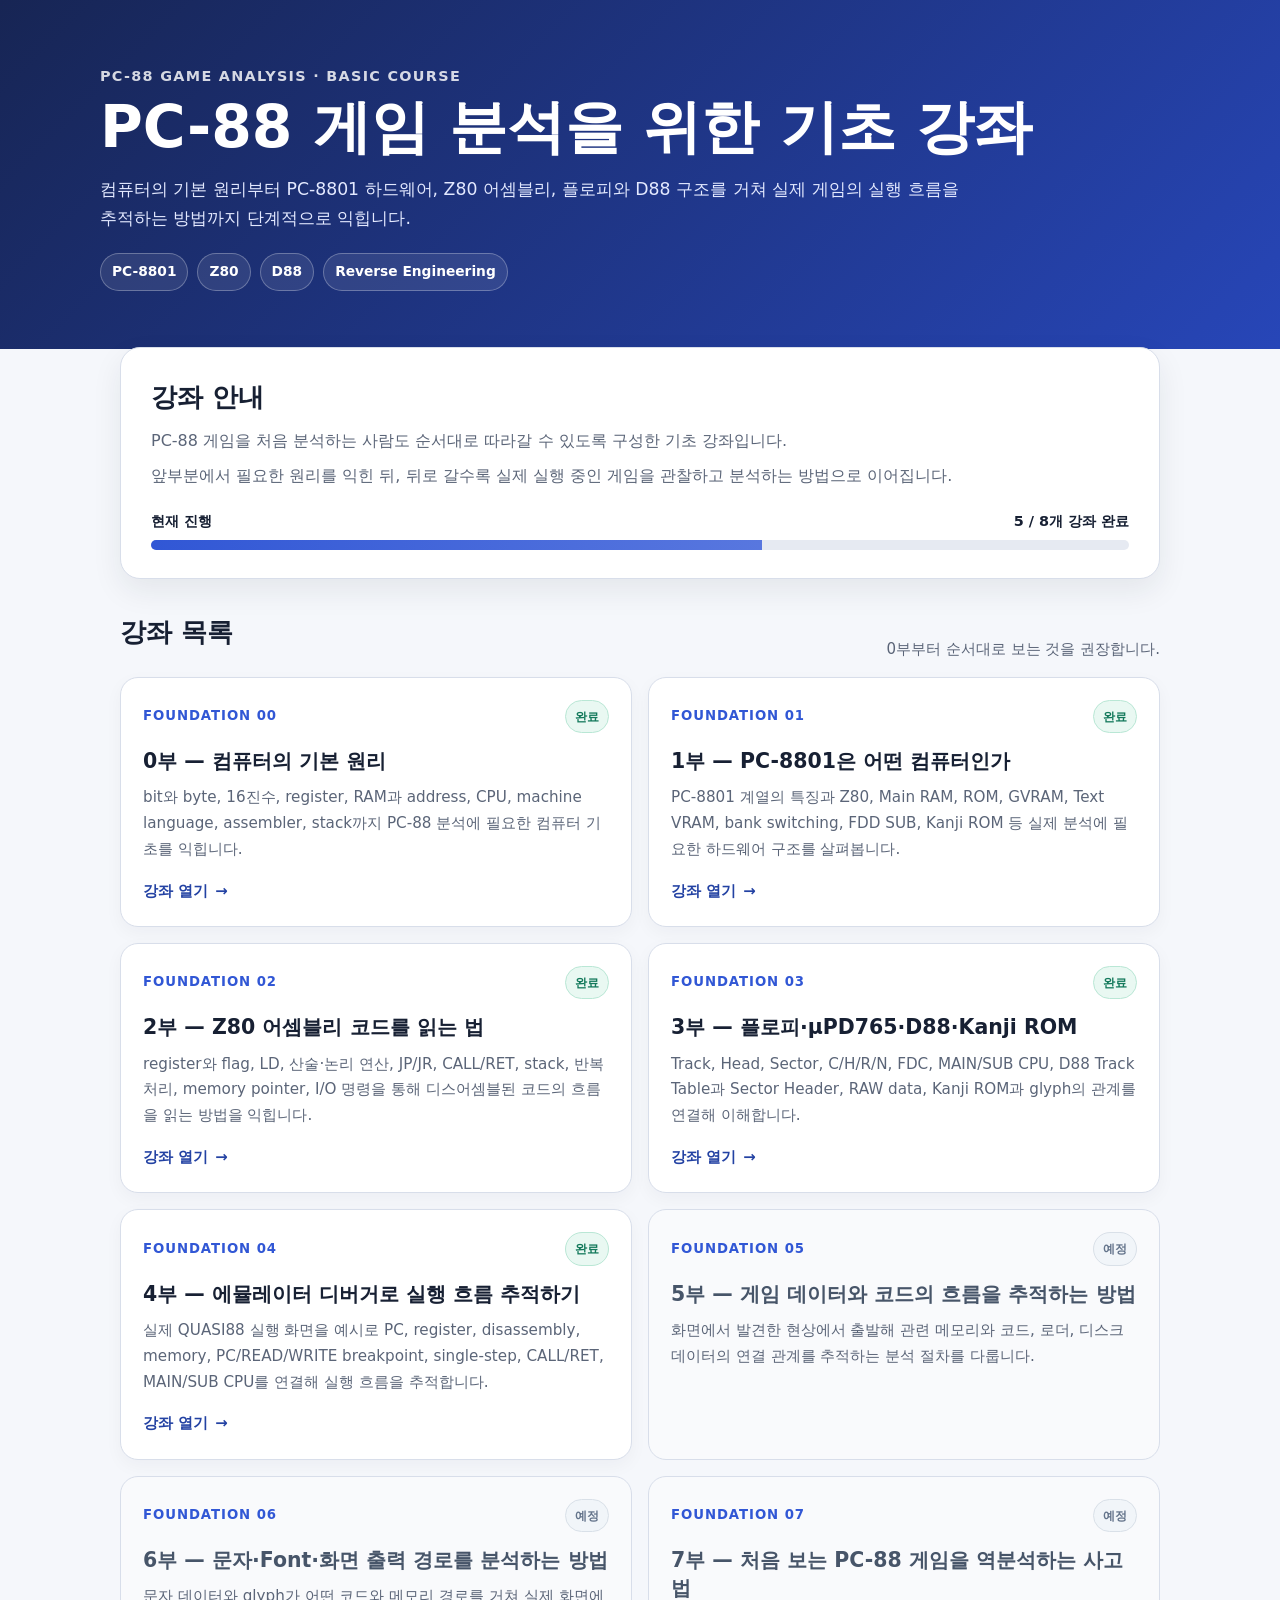
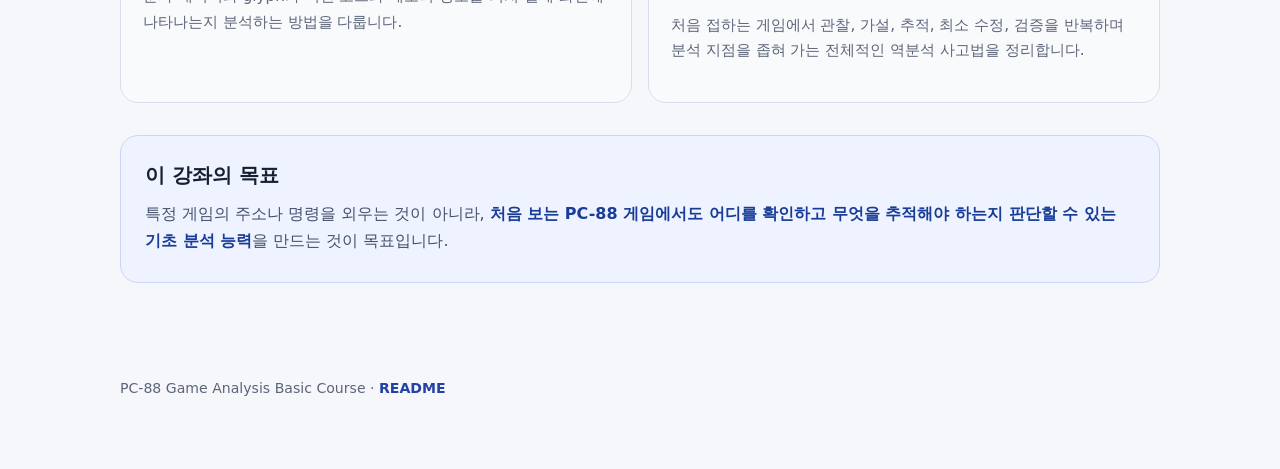
==== index.html @ b09013ef "Publish course 04 on course index" ====
<!doctype html>
<html lang="ko">
<head>
<meta charset="utf-8">
<meta name="viewport" content="width=device-width, initial-scale=1">
<meta name="description" content="PC-8801 게임 분석을 위한 기초 강좌. 컴퓨터 기초부터 PC-88 하드웨어, Z80, D88, 디버거를 이용한 실행 흐름 분석까지 단계적으로 다룹니다.">
<title>PC-88 게임 분석을 위한 기초 강좌</title>
<style>
:root{
  --bg:#f5f7fb;--paper:#fff;--ink:#172033;--muted:#5b6578;--line:#d8deea;
  --accent:#3157d5;--accent2:#2342a3;--soft:#eef3ff;--ok:#13795b;--soon:#64748b;
  --shadow:0 12px 30px rgba(23,32,51,.08)
}
*{box-sizing:border-box}
html{scroll-behavior:smooth}
body{margin:0;background:var(--bg);color:var(--ink);font-family:system-ui,-apple-system,"Segoe UI","Noto Sans KR","Malgun Gothic",sans-serif;line-height:1.7}
a{color:inherit;text-decoration:none}
header{background:linear-gradient(135deg,#172554,#2746b8);color:#fff;padding:64px 20px 58px}
.header-inner{max-width:1080px;margin:auto}
.eyebrow{font-size:.9rem;letter-spacing:.09em;font-weight:800;opacity:.82}
h1{font-size:clamp(2.15rem,5vw,3.65rem);line-height:1.12;margin:.4rem 0 .9rem}
.lead{max-width:880px;margin:0;color:#e3e9ff;font-size:1.08rem}
.hero-meta{display:flex;gap:9px;flex-wrap:wrap;margin-top:20px}
.hero-badge{border:1px solid rgba(255,255,255,.28);background:rgba(255,255,255,.09);border-radius:999px;padding:6px 11px;font-size:.86rem;font-weight:800}
main{max-width:1080px;margin:0 auto;padding:26px 20px 80px}
.intro{background:var(--paper);border:1px solid var(--line);border-radius:20px;padding:28px 30px;box-shadow:var(--shadow);margin-top:-28px;position:relative}
.intro h2,.course-section h2{margin:0 0 8px;font-size:1.6rem}
.intro p{margin:.45rem 0;color:var(--muted)}
.progress-wrap{margin-top:20px}
.progress-label{display:flex;justify-content:space-between;gap:12px;font-size:.9rem;font-weight:800;margin-bottom:7px}
.progress{height:10px;background:#e6eaf2;border-radius:999px;overflow:hidden}
.progress span{display:block;width:62.5%;height:100%;background:linear-gradient(90deg,#3157d5,#5877df)}
.course-section{margin-top:32px}
.section-head{display:flex;align-items:end;justify-content:space-between;gap:16px;margin-bottom:14px}
.section-head p{margin:0;color:var(--muted);font-size:.94rem}
.grid{display:grid;grid-template-columns:repeat(2,minmax(0,1fr));gap:16px}
.card{background:var(--paper);border:1px solid var(--line);border-radius:18px;padding:22px;box-shadow:0 6px 18px rgba(23,32,51,.04);display:flex;flex-direction:column;min-height:225px;transition:transform .15s ease,box-shadow .15s ease,border-color .15s ease}
a.card:hover{transform:translateY(-2px);box-shadow:0 12px 26px rgba(23,32,51,.09);border-color:#b7c4eb}
.card-top{display:flex;align-items:center;justify-content:space-between;gap:10px;margin-bottom:14px}
.part{font-size:.83rem;letter-spacing:.07em;font-weight:900;color:var(--accent)}
.status{font-size:.78rem;font-weight:900;border-radius:999px;padding:5px 9px}
.status.done{background:#e9f8f2;color:var(--ok);border:1px solid #b9e7d5}
.status.soon{background:#f1f5f9;color:var(--soon);border:1px solid #d9e0e8}
.card h3{font-size:1.28rem;line-height:1.38;margin:0 0 10px}
.card p{margin:0 0 16px;color:var(--muted);font-size:.95rem;flex:1}
.open{display:inline-flex;align-items:center;gap:7px;color:var(--accent2);font-weight:900;font-size:.93rem}
.open::after{content:"→";transition:transform .15s ease}
a.card:hover .open::after{transform:translateX(3px)}
.card.disabled{background:#f9fafc;color:#6b7280;box-shadow:none}
.card.disabled h3{color:#475569}
.guide{margin-top:32px;background:var(--soft);border:1px solid #cad5f7;border-radius:18px;padding:22px 24px}
.guide h2{font-size:1.25rem;margin:0 0 8px}
.guide p{margin:.35rem 0;color:#44506a}
.guide strong{color:#183c98}
footer{max-width:1080px;margin:0 auto;padding:0 20px 54px;color:var(--muted);font-size:.88rem}
footer a{color:var(--accent2);font-weight:800}
@media(max-width:760px){
  header{padding:48px 18px 44px}
  main{padding-left:16px;padding-right:16px}
  .intro{padding:23px 20px}
  .grid{grid-template-columns:1fr}
  .section-head{display:block}
  .section-head p{margin-top:4px}
  .card{min-height:0}
}
@media(prefers-reduced-motion:reduce){*{scroll-behavior:auto!important;transition:none!important}}
</style>
</head>
<body>
<header>
  <div class="header-inner">
    <div class="eyebrow">PC-88 GAME ANALYSIS · BASIC COURSE</div>
    <h1>PC-88 게임 분석을 위한 기초 강좌</h1>
    <p class="lead">컴퓨터의 기본 원리부터 PC-8801 하드웨어, Z80 어셈블리, 플로피와 D88 구조를 거쳐 실제 게임의 실행 흐름을 추적하는 방법까지 단계적으로 익힙니다.</p>
    <div class="hero-meta">
      <span class="hero-badge">PC-8801</span>
      <span class="hero-badge">Z80</span>
      <span class="hero-badge">D88</span>
      <span class="hero-badge">Reverse Engineering</span>
    </div>
  </div>
</header>

<main>
  <section class="intro">
    <h2>강좌 안내</h2>
    <p>PC-88 게임을 처음 분석하는 사람도 순서대로 따라갈 수 있도록 구성한 기초 강좌입니다.</p>
    <p>앞부분에서 필요한 원리를 익힌 뒤, 뒤로 갈수록 실제 실행 중인 게임을 관찰하고 분석하는 방법으로 이어집니다.</p>
    <div class="progress-wrap" aria-label="강좌 진행률">
      <div class="progress-label"><span>현재 진행</span><span>5 / 8개 강좌 완료</span></div>
      <div class="progress"><span></span></div>
    </div>
  </section>

  <section class="course-section">
    <div class="section-head">
      <div><h2>강좌 목록</h2></div>
      <p>0부부터 순서대로 보는 것을 권장합니다.</p>
    </div>

    <div class="grid">
      <a class="card" href="./course/00.html">
        <div class="card-top"><span class="part">FOUNDATION 00</span><span class="status done">완료</span></div>
        <h3>0부 — 컴퓨터의 기본 원리</h3>
        <p>bit와 byte, 16진수, register, RAM과 address, CPU, machine language, assembler, stack까지 PC-88 분석에 필요한 컴퓨터 기초를 익힙니다.</p>
        <span class="open">강좌 열기</span>
      </a>

      <a class="card" href="./course/01.html">
        <div class="card-top"><span class="part">FOUNDATION 01</span><span class="status done">완료</span></div>
        <h3>1부 — PC-8801은 어떤 컴퓨터인가</h3>
        <p>PC-8801 계열의 특징과 Z80, Main RAM, ROM, GVRAM, Text VRAM, bank switching, FDD SUB, Kanji ROM 등 실제 분석에 필요한 하드웨어 구조를 살펴봅니다.</p>
        <span class="open">강좌 열기</span>
      </a>

      <a class="card" href="./course/02.html">
        <div class="card-top"><span class="part">FOUNDATION 02</span><span class="status done">완료</span></div>
        <h3>2부 — Z80 어셈블리 코드를 읽는 법</h3>
        <p>register와 flag, LD, 산술·논리 연산, JP/JR, CALL/RET, stack, 반복 처리, memory pointer, I/O 명령을 통해 디스어셈블된 코드의 흐름을 읽는 방법을 익힙니다.</p>
        <span class="open">강좌 열기</span>
      </a>

      <a class="card" href="./course/03.html">
        <div class="card-top"><span class="part">FOUNDATION 03</span><span class="status done">완료</span></div>
        <h3>3부 — 플로피·μPD765·D88·Kanji ROM</h3>
        <p>Track, Head, Sector, C/H/R/N, FDC, MAIN/SUB CPU, D88 Track Table과 Sector Header, RAW data, Kanji ROM과 glyph의 관계를 연결해 이해합니다.</p>
        <span class="open">강좌 열기</span>
      </a>

      <a class="card" href="./course/04.html">
        <div class="card-top"><span class="part">FOUNDATION 04</span><span class="status done">완료</span></div>
        <h3>4부 — 에뮬레이터 디버거로 실행 흐름 추적하기</h3>
        <p>실제 QUASI88 실행 화면을 예시로 PC, register, disassembly, memory, PC/READ/WRITE breakpoint, single-step, CALL/RET, MAIN/SUB CPU를 연결해 실행 흐름을 추적합니다.</p>
        <span class="open">강좌 열기</span>
      </a>

      <article class="card disabled">
        <div class="card-top"><span class="part">FOUNDATION 05</span><span class="status soon">예정</span></div>
        <h3>5부 — 게임 데이터와 코드의 흐름을 추적하는 방법</h3>
        <p>화면에서 발견한 현상에서 출발해 관련 메모리와 코드, 로더, 디스크 데이터의 연결 관계를 추적하는 분석 절차를 다룹니다.</p>
      </article>

      <article class="card disabled">
        <div class="card-top"><span class="part">FOUNDATION 06</span><span class="status soon">예정</span></div>
        <h3>6부 — 문자·Font·화면 출력 경로를 분석하는 방법</h3>
        <p>문자 데이터와 glyph가 어떤 코드와 메모리 경로를 거쳐 실제 화면에 나타나는지 분석하는 방법을 다룹니다.</p>
      </article>

      <article class="card disabled">
        <div class="card-top"><span class="part">FOUNDATION 07</span><span class="status soon">예정</span></div>
        <h3>7부 — 처음 보는 PC-88 게임을 역분석하는 사고법</h3>
        <p>처음 접하는 게임에서 관찰, 가설, 추적, 최소 수정, 검증을 반복하며 분석 지점을 좁혀 가는 전체적인 역분석 사고법을 정리합니다.</p>
      </article>
    </div>
  </section>

  <section class="guide">
    <h2>이 강좌의 목표</h2>
    <p>특정 게임의 주소나 명령을 외우는 것이 아니라, <strong>처음 보는 PC-88 게임에서도 어디를 확인하고 무엇을 추적해야 하는지 판단할 수 있는 기초 분석 능력</strong>을 만드는 것이 목표입니다.</p>
  </section>
</main>

<footer>
  <p>PC-88 Game Analysis Basic Course · <a href="./README.md">README</a></p>
</footer>
</body>
</html>
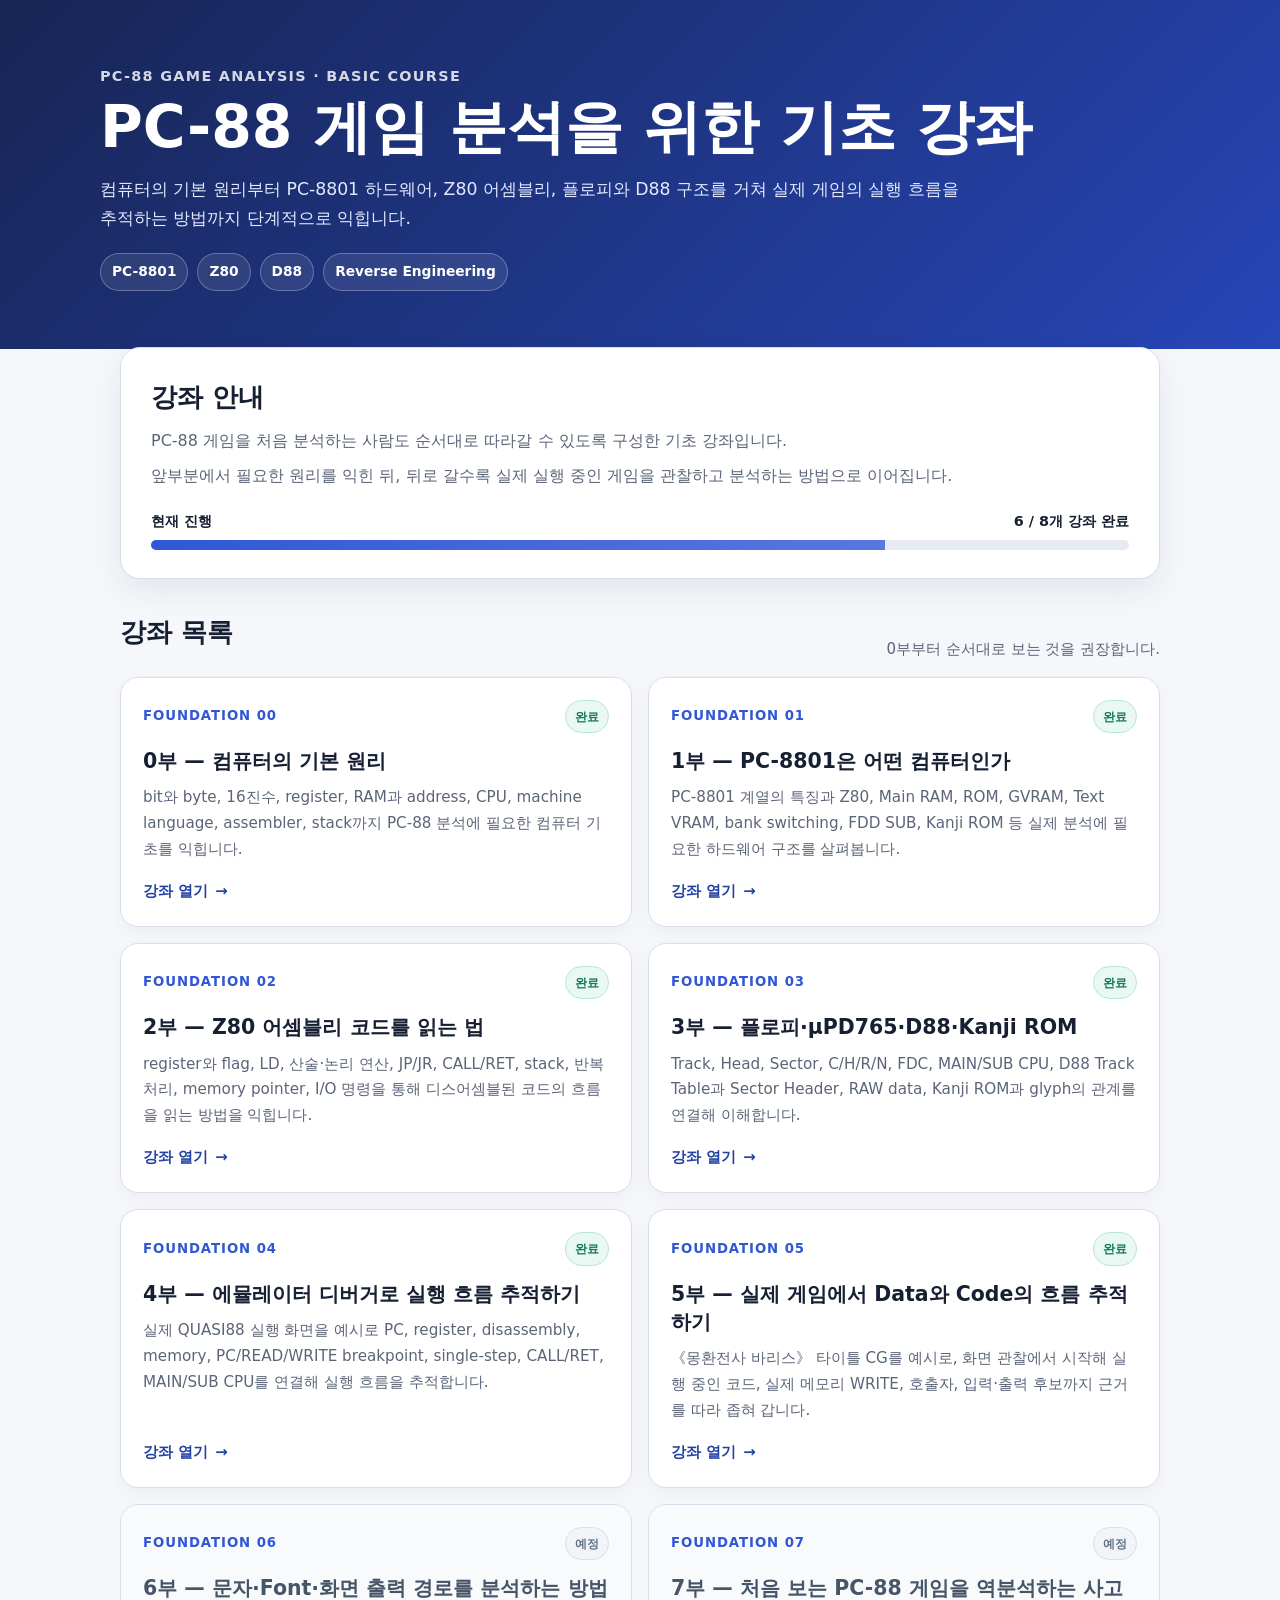
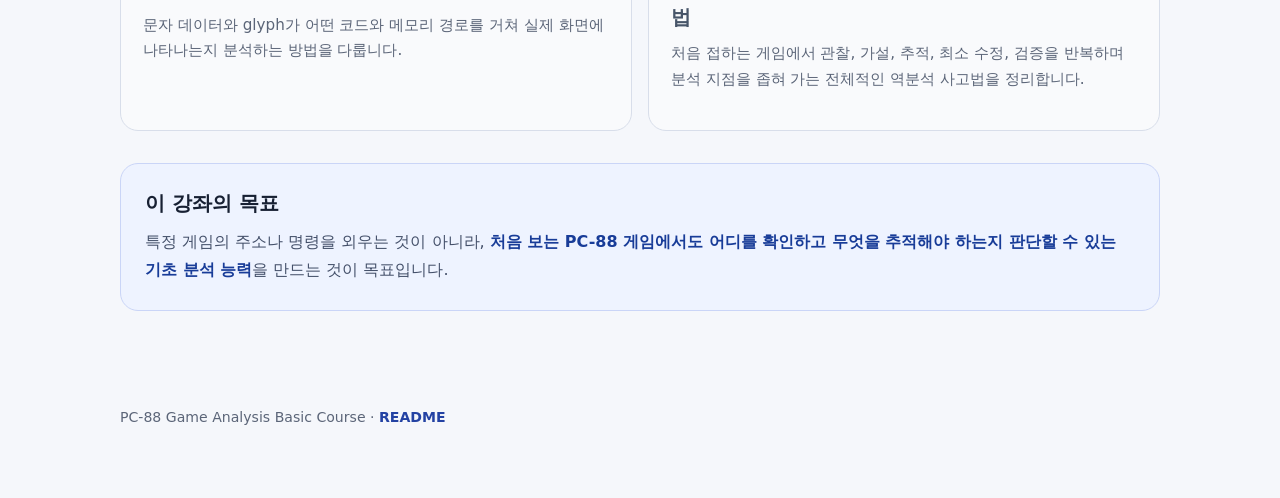
==== commit 9e54b3bd: "Publish course 5 in course index" ====
--- a/index.html
+++ b/index.html
@@ -29,7 +29,7 @@
 .progress-wrap{margin-top:20px}
 .progress-label{display:flex;justify-content:space-between;gap:12px;font-size:.9rem;font-weight:800;margin-bottom:7px}
 .progress{height:10px;background:#e6eaf2;border-radius:999px;overflow:hidden}
-.progress span{display:block;width:62.5%;height:100%;background:linear-gradient(90deg,#3157d5,#5877df)}
+.progress span{display:block;width:75%;height:100%;background:linear-gradient(90deg,#3157d5,#5877df)}
 .course-section{margin-top:32px}
 .section-head{display:flex;align-items:end;justify-content:space-between;gap:16px;margin-bottom:14px}
 .section-head p{margin:0;color:var(--muted);font-size:.94rem}
@@ -87,7 +87,7 @@
     <p>PC-88 게임을 처음 분석하는 사람도 순서대로 따라갈 수 있도록 구성한 기초 강좌입니다.</p>
     <p>앞부분에서 필요한 원리를 익힌 뒤, 뒤로 갈수록 실제 실행 중인 게임을 관찰하고 분석하는 방법으로 이어집니다.</p>
     <div class="progress-wrap" aria-label="강좌 진행률">
-      <div class="progress-label"><span>현재 진행</span><span>5 / 8개 강좌 완료</span></div>
+      <div class="progress-label"><span>현재 진행</span><span>6 / 8개 강좌 완료</span></div>
       <div class="progress"><span></span></div>
     </div>
   </section>
@@ -134,11 +134,12 @@
         <span class="open">강좌 열기</span>
       </a>
 
-      <article class="card disabled">
-        <div class="card-top"><span class="part">FOUNDATION 05</span><span class="status soon">예정</span></div>
-        <h3>5부 — 게임 데이터와 코드의 흐름을 추적하는 방법</h3>
-        <p>화면에서 발견한 현상에서 출발해 관련 메모리와 코드, 로더, 디스크 데이터의 연결 관계를 추적하는 분석 절차를 다룹니다.</p>
-      </article>
+      <a class="card" href="./course/05.html">
+        <div class="card-top"><span class="part">FOUNDATION 05</span><span class="status done">완료</span></div>
+        <h3>5부 — 실제 게임에서 Data와 Code의 흐름 추적하기</h3>
+        <p>《몽환전사 바리스》 타이틀 CG를 예시로, 화면 관찰에서 시작해 실행 중인 코드, 실제 메모리 WRITE, 호출자, 입력·출력 후보까지 근거를 따라 좁혀 갑니다.</p>
+        <span class="open">강좌 열기</span>
+      </a>
 
       <article class="card disabled">
         <div class="card-top"><span class="part">FOUNDATION 06</span><span class="status soon">예정</span></div>
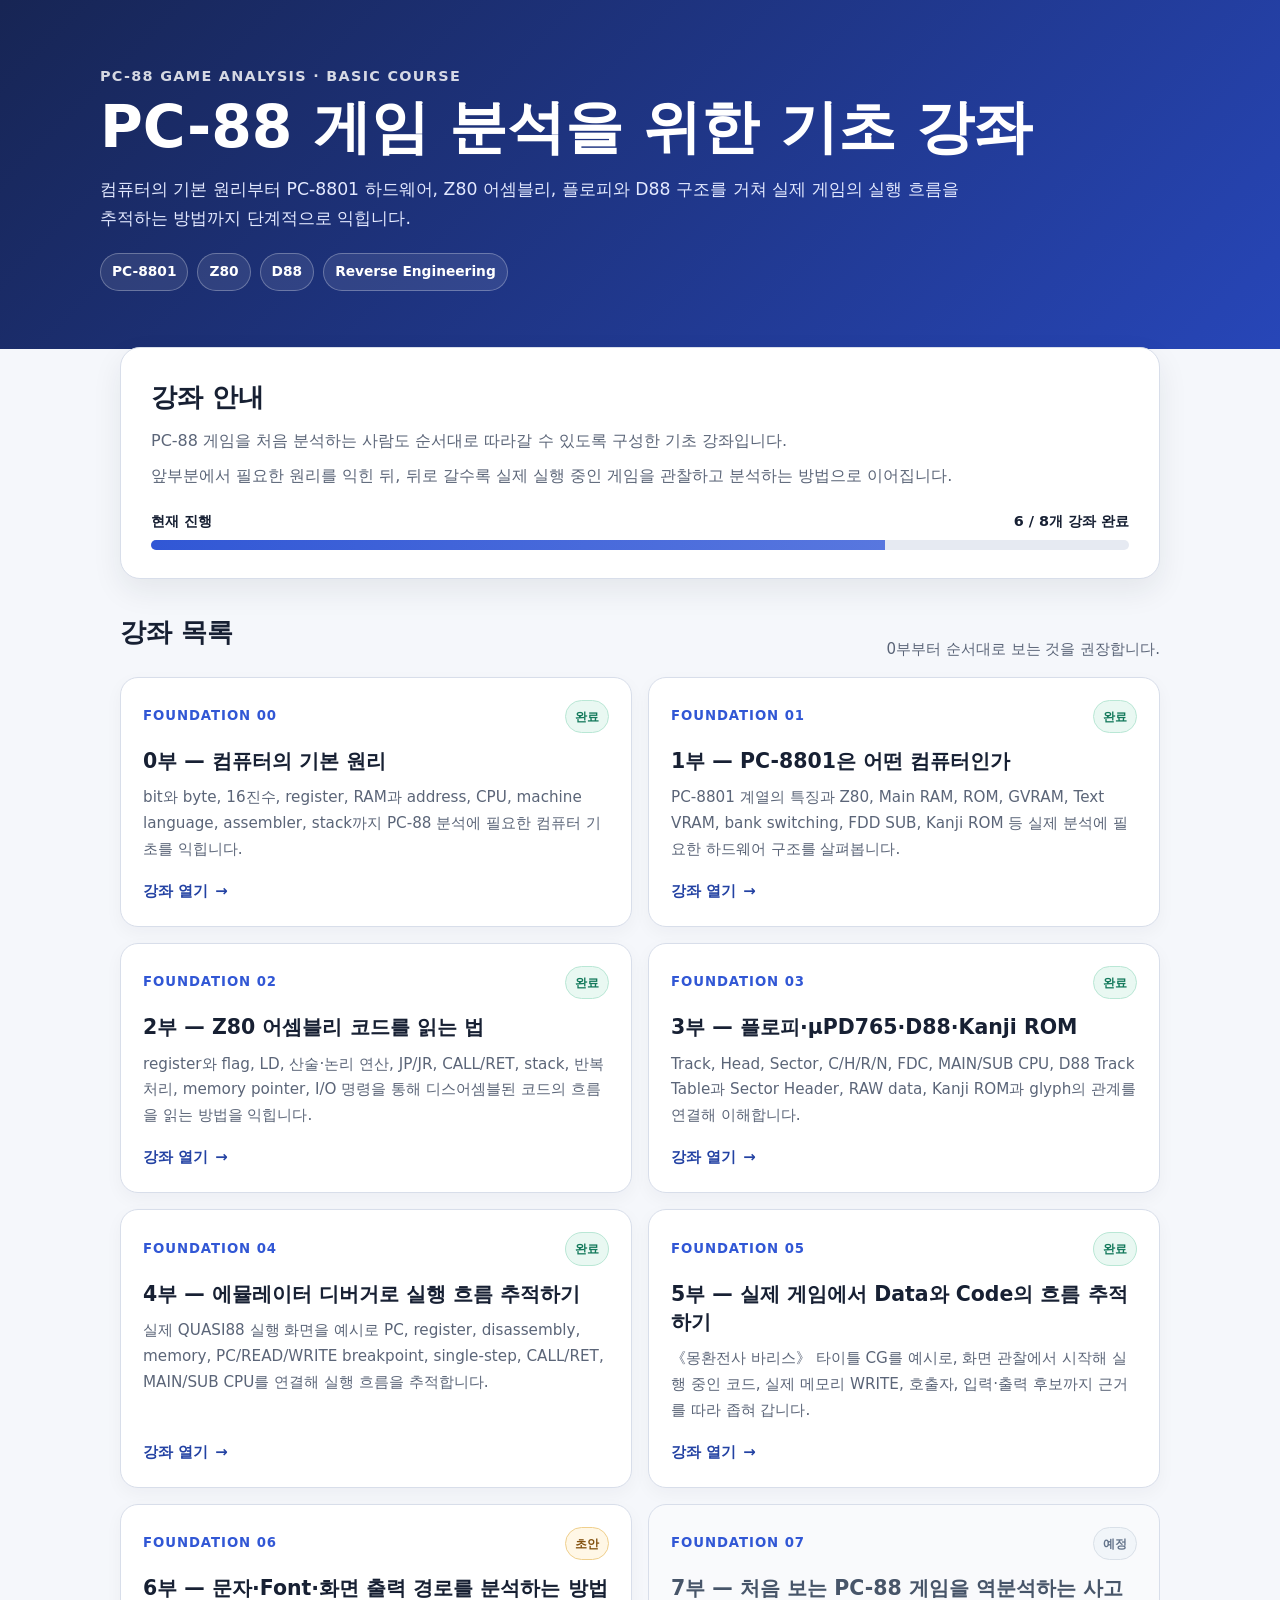
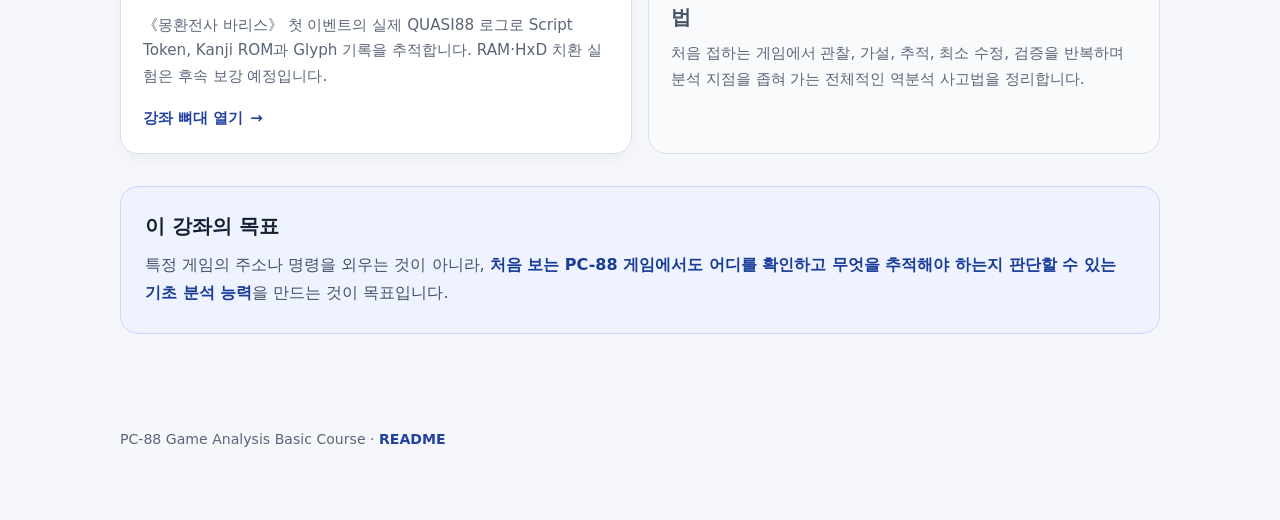
==== commit d8191619: "Draft Foundation 06 using verified Valis event text trace" ====
--- a/index.html
+++ b/index.html
@@ -40,6 +40,7 @@
 .part{font-size:.83rem;letter-spacing:.07em;font-weight:900;color:var(--accent)}
 .status{font-size:.78rem;font-weight:900;border-radius:999px;padding:5px 9px}
 .status.done{background:#e9f8f2;color:var(--ok);border:1px solid #b9e7d5}
+.status.draft{background:#fff7e6;color:#83510e;border:1px solid #efcf8c}
 .status.soon{background:#f1f5f9;color:var(--soon);border:1px solid #d9e0e8}
 .card h3{font-size:1.28rem;line-height:1.38;margin:0 0 10px}
 .card p{margin:0 0 16px;color:var(--muted);font-size:.95rem;flex:1}
@@ -141,11 +142,12 @@
         <span class="open">강좌 열기</span>
       </a>
 
-      <article class="card disabled">
-        <div class="card-top"><span class="part">FOUNDATION 06</span><span class="status soon">예정</span></div>
+      <a class="card" href="./course/06.html">
+        <div class="card-top"><span class="part">FOUNDATION 06</span><span class="status draft">초안</span></div>
         <h3>6부 — 문자·Font·화면 출력 경로를 분석하는 방법</h3>
-        <p>문자 데이터와 glyph가 어떤 코드와 메모리 경로를 거쳐 실제 화면에 나타나는지 분석하는 방법을 다룹니다.</p>
-      </article>
+        <p>《몽환전사 바리스》 첫 이벤트의 실제 QUASI88 로그로 Script Token, Kanji ROM과 Glyph 기록을 추적합니다. RAM·HxD 치환 실험은 후속 보강 예정입니다.</p>
+        <span class="open">강좌 뼈대 열기</span>
+      </a>
 
       <article class="card disabled">
         <div class="card-top"><span class="part">FOUNDATION 07</span><span class="status soon">예정</span></div>
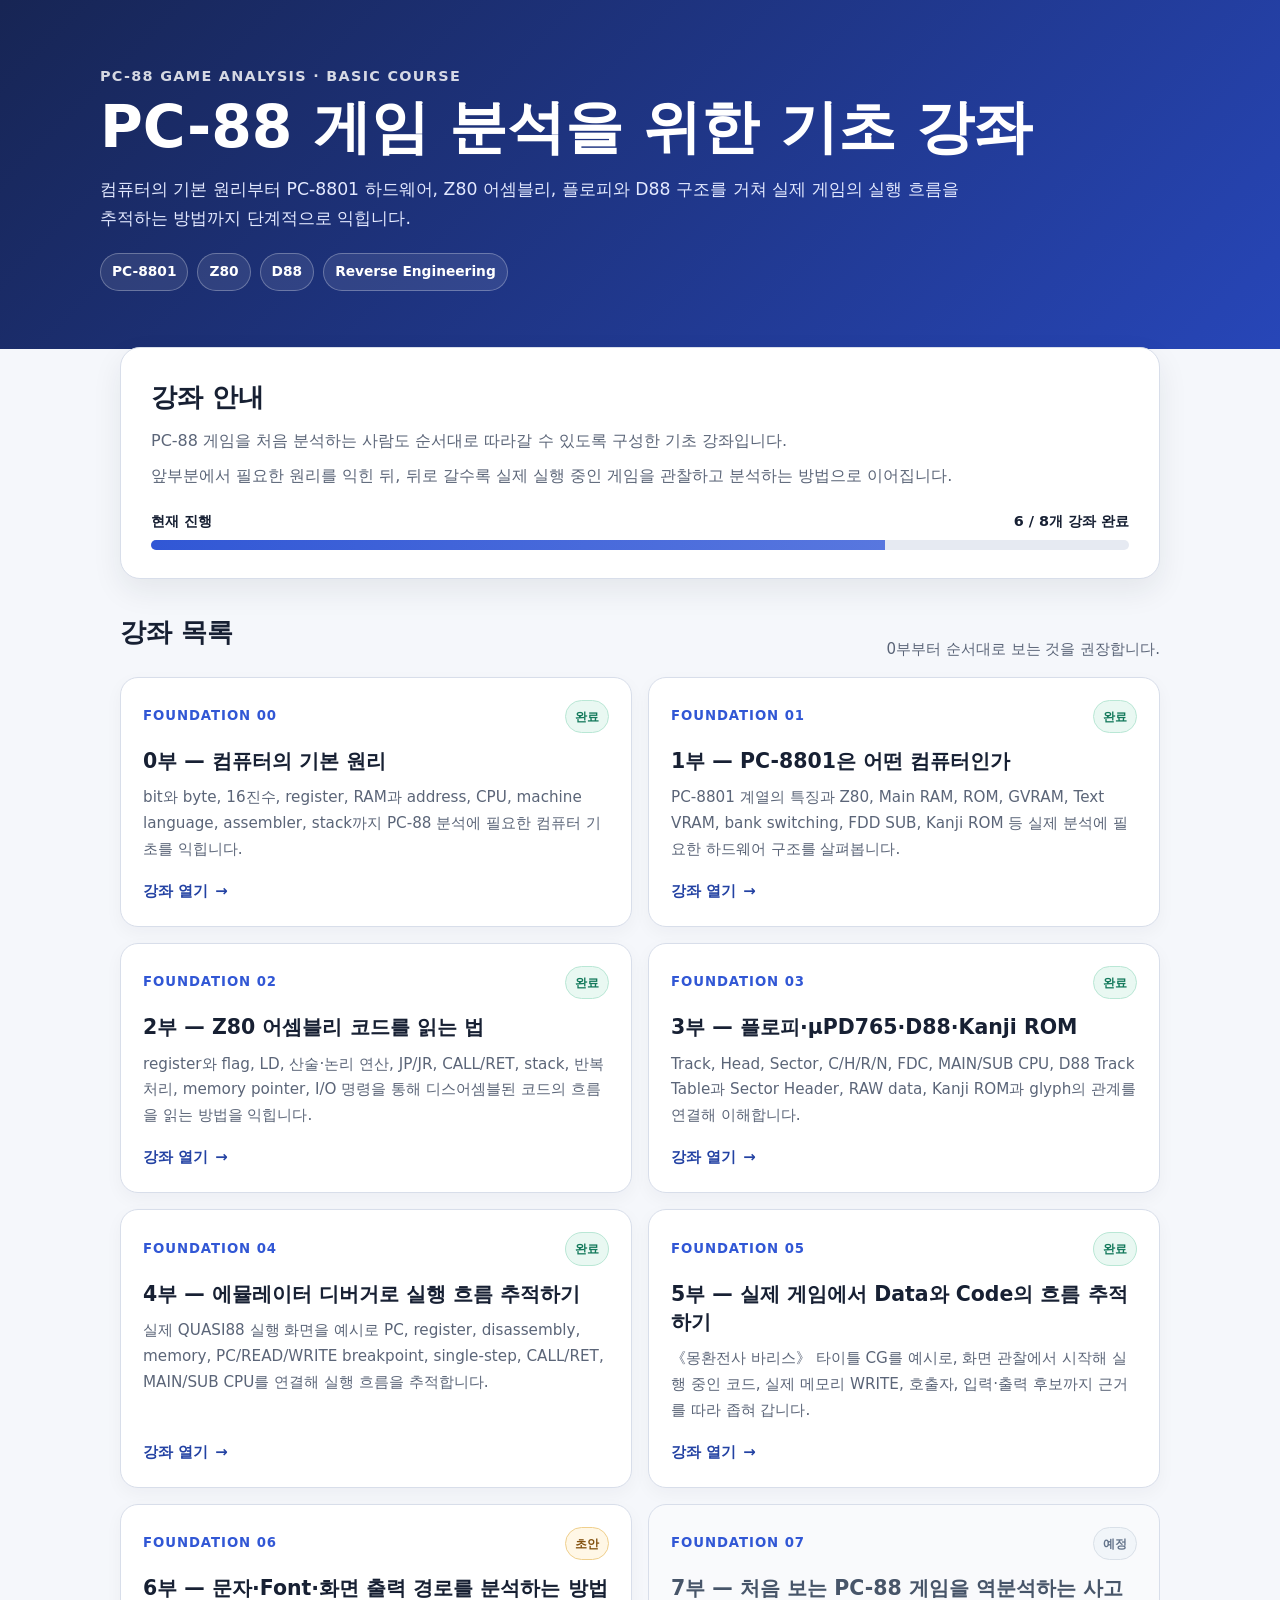
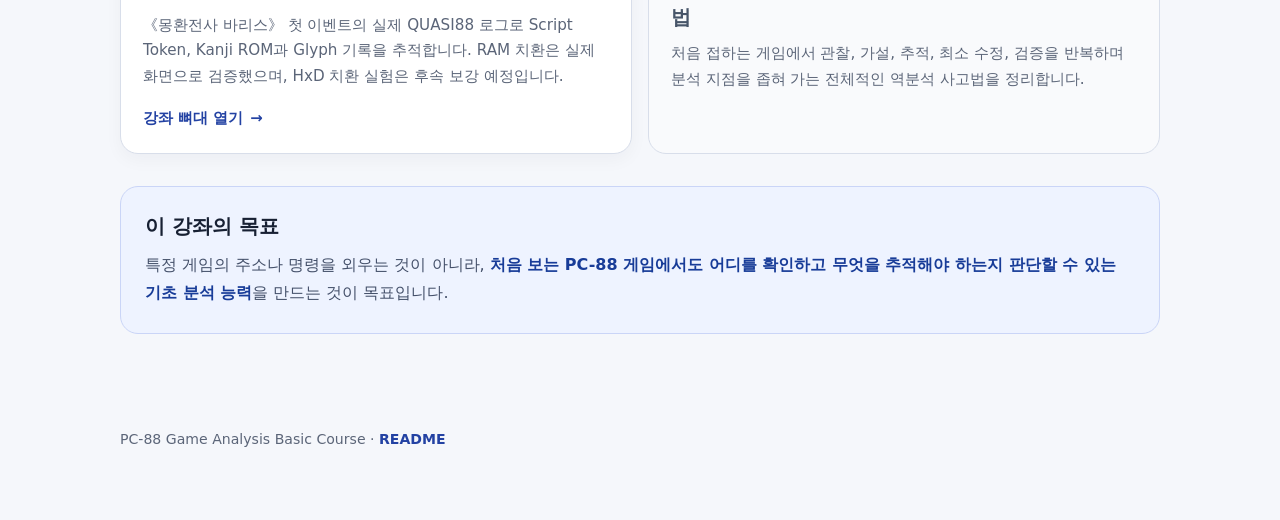
==== commit 21fd2e7f: "Embed course 06 screenshots 01–04 and correct registration status" ====
--- a/index.html
+++ b/index.html
@@ -145,7 +145,7 @@
       <a class="card" href="./course/06.html">
         <div class="card-top"><span class="part">FOUNDATION 06</span><span class="status draft">초안</span></div>
         <h3>6부 — 문자·Font·화면 출력 경로를 분석하는 방법</h3>
-        <p>《몽환전사 바리스》 첫 이벤트의 실제 QUASI88 로그로 Script Token, Kanji ROM과 Glyph 기록을 추적합니다. RAM·HxD 치환 실험은 후속 보강 예정입니다.</p>
+        <p>《몽환전사 바리스》 첫 이벤트의 실제 QUASI88 로그로 Script Token, Kanji ROM과 Glyph 기록을 추적합니다. RAM 치환은 실제 화면으로 검증했으며, HxD 치환 실험은 후속 보강 예정입니다.</p>
         <span class="open">강좌 뼈대 열기</span>
       </a>
 
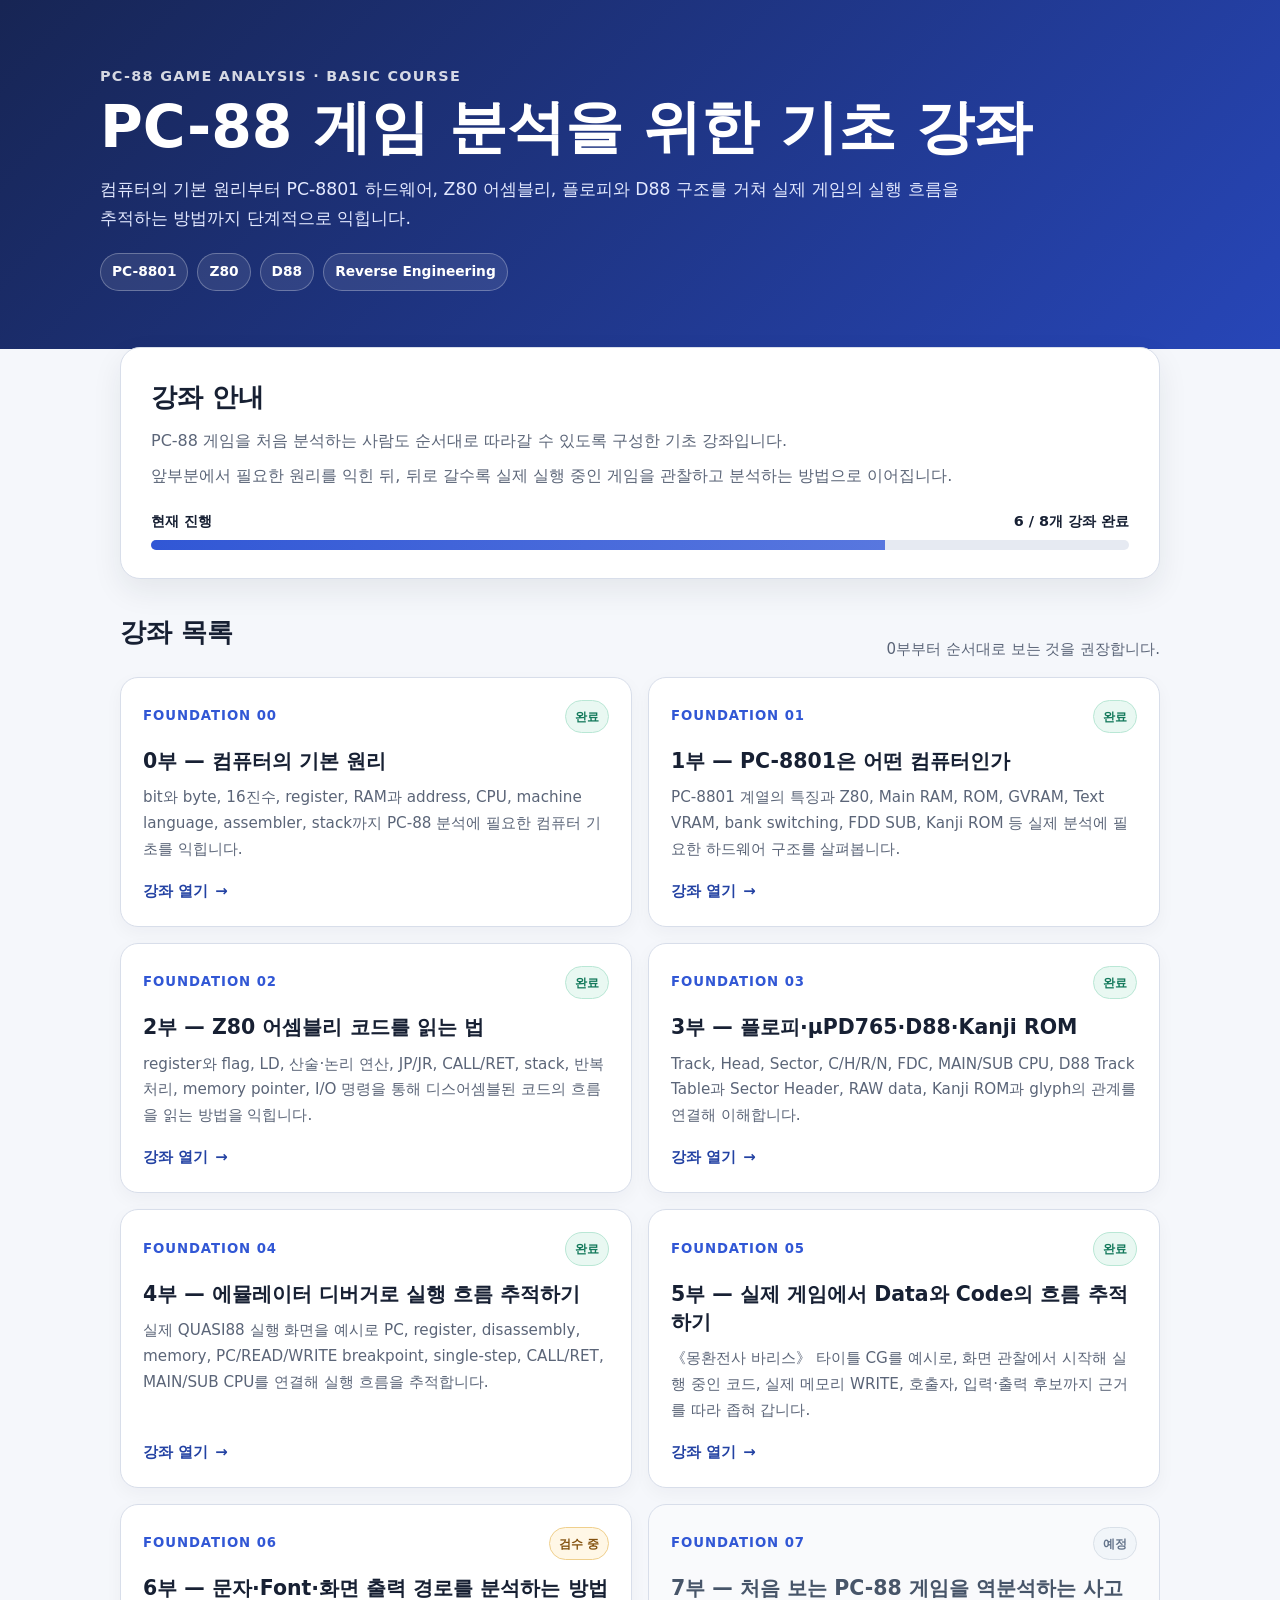
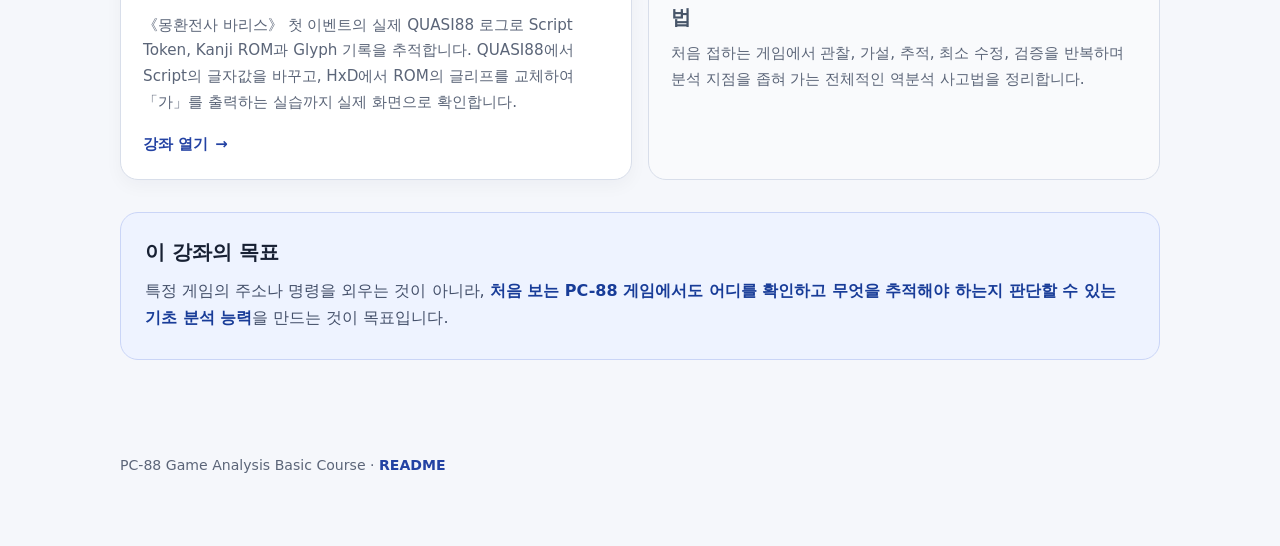
==== commit 90e590c6: "Update Foundation 06 evidence and navigation for HxD screenshots 05-07" ====
--- a/index.html
+++ b/index.html
@@ -143,10 +143,10 @@
       </a>
 
       <a class="card" href="./course/06.html">
-        <div class="card-top"><span class="part">FOUNDATION 06</span><span class="status draft">초안</span></div>
+        <div class="card-top"><span class="part">FOUNDATION 06</span><span class="status draft">검수 중</span></div>
         <h3>6부 — 문자·Font·화면 출력 경로를 분석하는 방법</h3>
-        <p>《몽환전사 바리스》 첫 이벤트의 실제 QUASI88 로그로 Script Token, Kanji ROM과 Glyph 기록을 추적합니다. RAM 치환은 실제 화면으로 검증했으며, HxD 치환 실험은 후속 보강 예정입니다.</p>
-        <span class="open">강좌 뼈대 열기</span>
+        <p>《몽환전사 바리스》 첫 이벤트의 실제 QUASI88 로그로 Script Token, Kanji ROM과 Glyph 기록을 추적합니다. QUASI88에서 Script의 글자값을 바꾸고, HxD에서 ROM의 글리프를 교체하여 「가」를 출력하는 실습까지 실제 화면으로 확인합니다.</p>
+        <span class="open">강좌 열기</span>
       </a>
 
       <article class="card disabled">
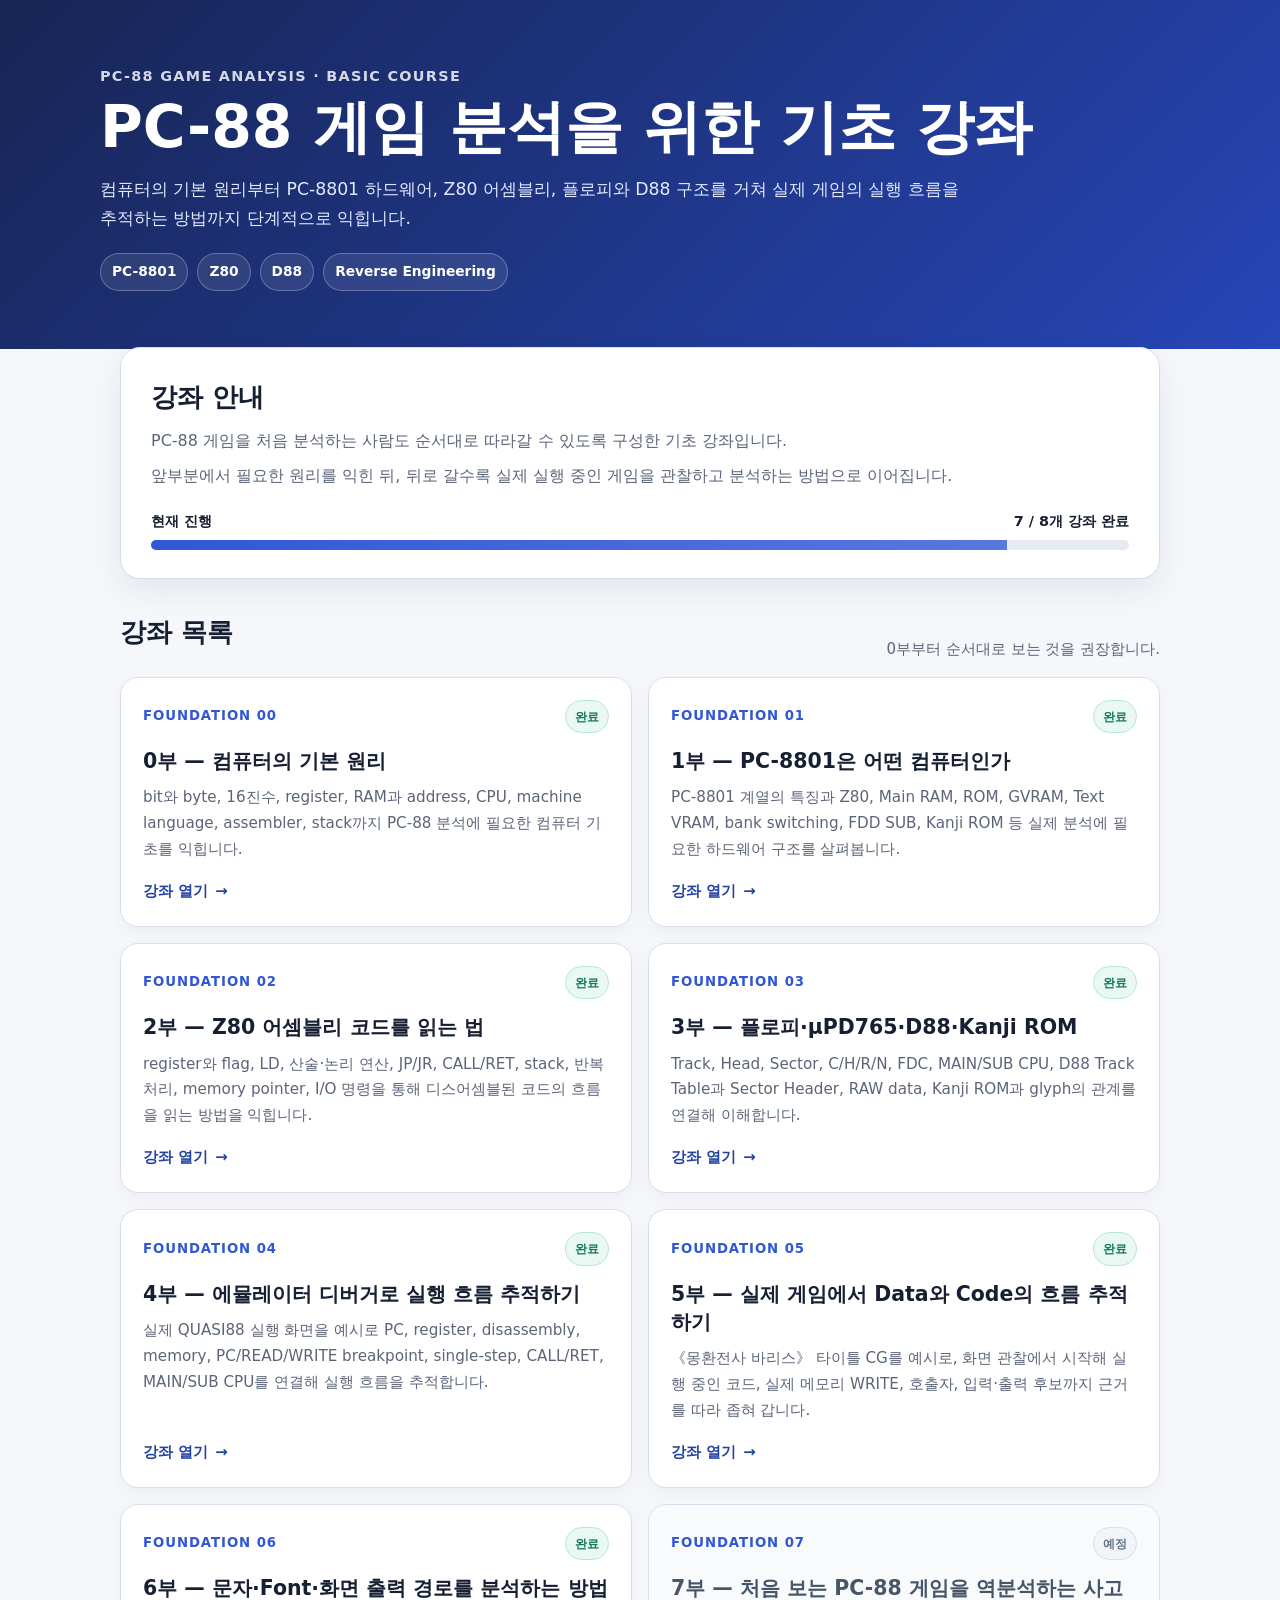
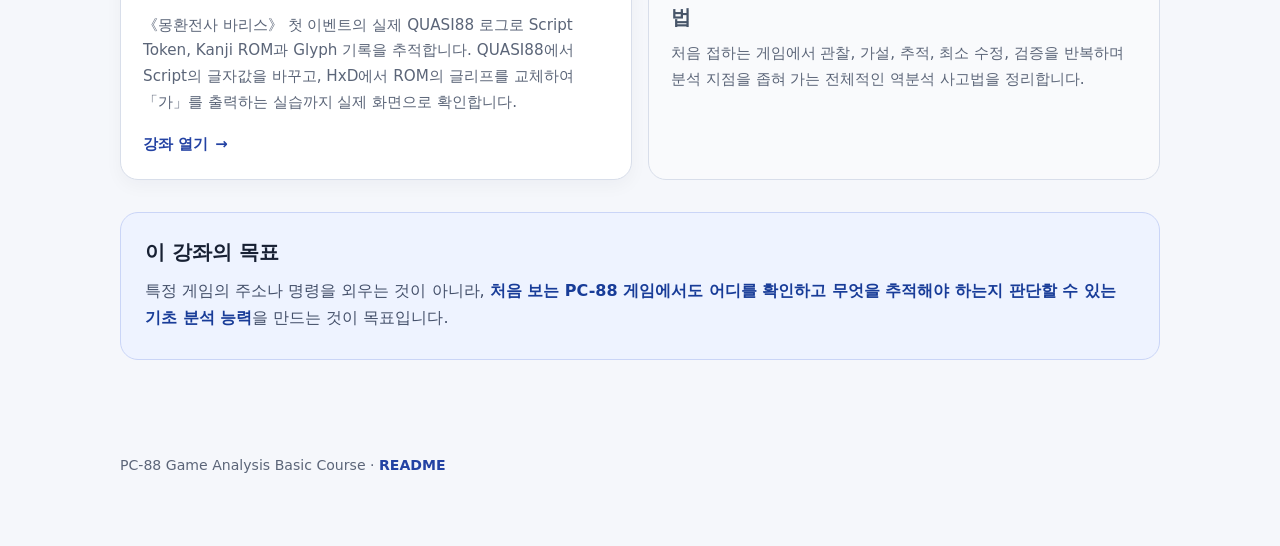
==== commit a92297e4: "Mark Foundation 06 complete and update course progress to 7 of 8" ====
--- a/index.html
+++ b/index.html
@@ -29,7 +29,7 @@
 .progress-wrap{margin-top:20px}
 .progress-label{display:flex;justify-content:space-between;gap:12px;font-size:.9rem;font-weight:800;margin-bottom:7px}
 .progress{height:10px;background:#e6eaf2;border-radius:999px;overflow:hidden}
-.progress span{display:block;width:75%;height:100%;background:linear-gradient(90deg,#3157d5,#5877df)}
+.progress span{display:block;width:87.5%;height:100%;background:linear-gradient(90deg,#3157d5,#5877df)}
 .course-section{margin-top:32px}
 .section-head{display:flex;align-items:end;justify-content:space-between;gap:16px;margin-bottom:14px}
 .section-head p{margin:0;color:var(--muted);font-size:.94rem}
@@ -88,7 +88,7 @@
     <p>PC-88 게임을 처음 분석하는 사람도 순서대로 따라갈 수 있도록 구성한 기초 강좌입니다.</p>
     <p>앞부분에서 필요한 원리를 익힌 뒤, 뒤로 갈수록 실제 실행 중인 게임을 관찰하고 분석하는 방법으로 이어집니다.</p>
     <div class="progress-wrap" aria-label="강좌 진행률">
-      <div class="progress-label"><span>현재 진행</span><span>6 / 8개 강좌 완료</span></div>
+      <div class="progress-label"><span>현재 진행</span><span>7 / 8개 강좌 완료</span></div>
       <div class="progress"><span></span></div>
     </div>
   </section>
@@ -143,7 +143,7 @@
       </a>
 
       <a class="card" href="./course/06.html">
-        <div class="card-top"><span class="part">FOUNDATION 06</span><span class="status draft">검수 중</span></div>
+        <div class="card-top"><span class="part">FOUNDATION 06</span><span class="status done">완료</span></div>
         <h3>6부 — 문자·Font·화면 출력 경로를 분석하는 방법</h3>
         <p>《몽환전사 바리스》 첫 이벤트의 실제 QUASI88 로그로 Script Token, Kanji ROM과 Glyph 기록을 추적합니다. QUASI88에서 Script의 글자값을 바꾸고, HxD에서 ROM의 글리프를 교체하여 「가」를 출력하는 실습까지 실제 화면으로 확인합니다.</p>
         <span class="open">강좌 열기</span>
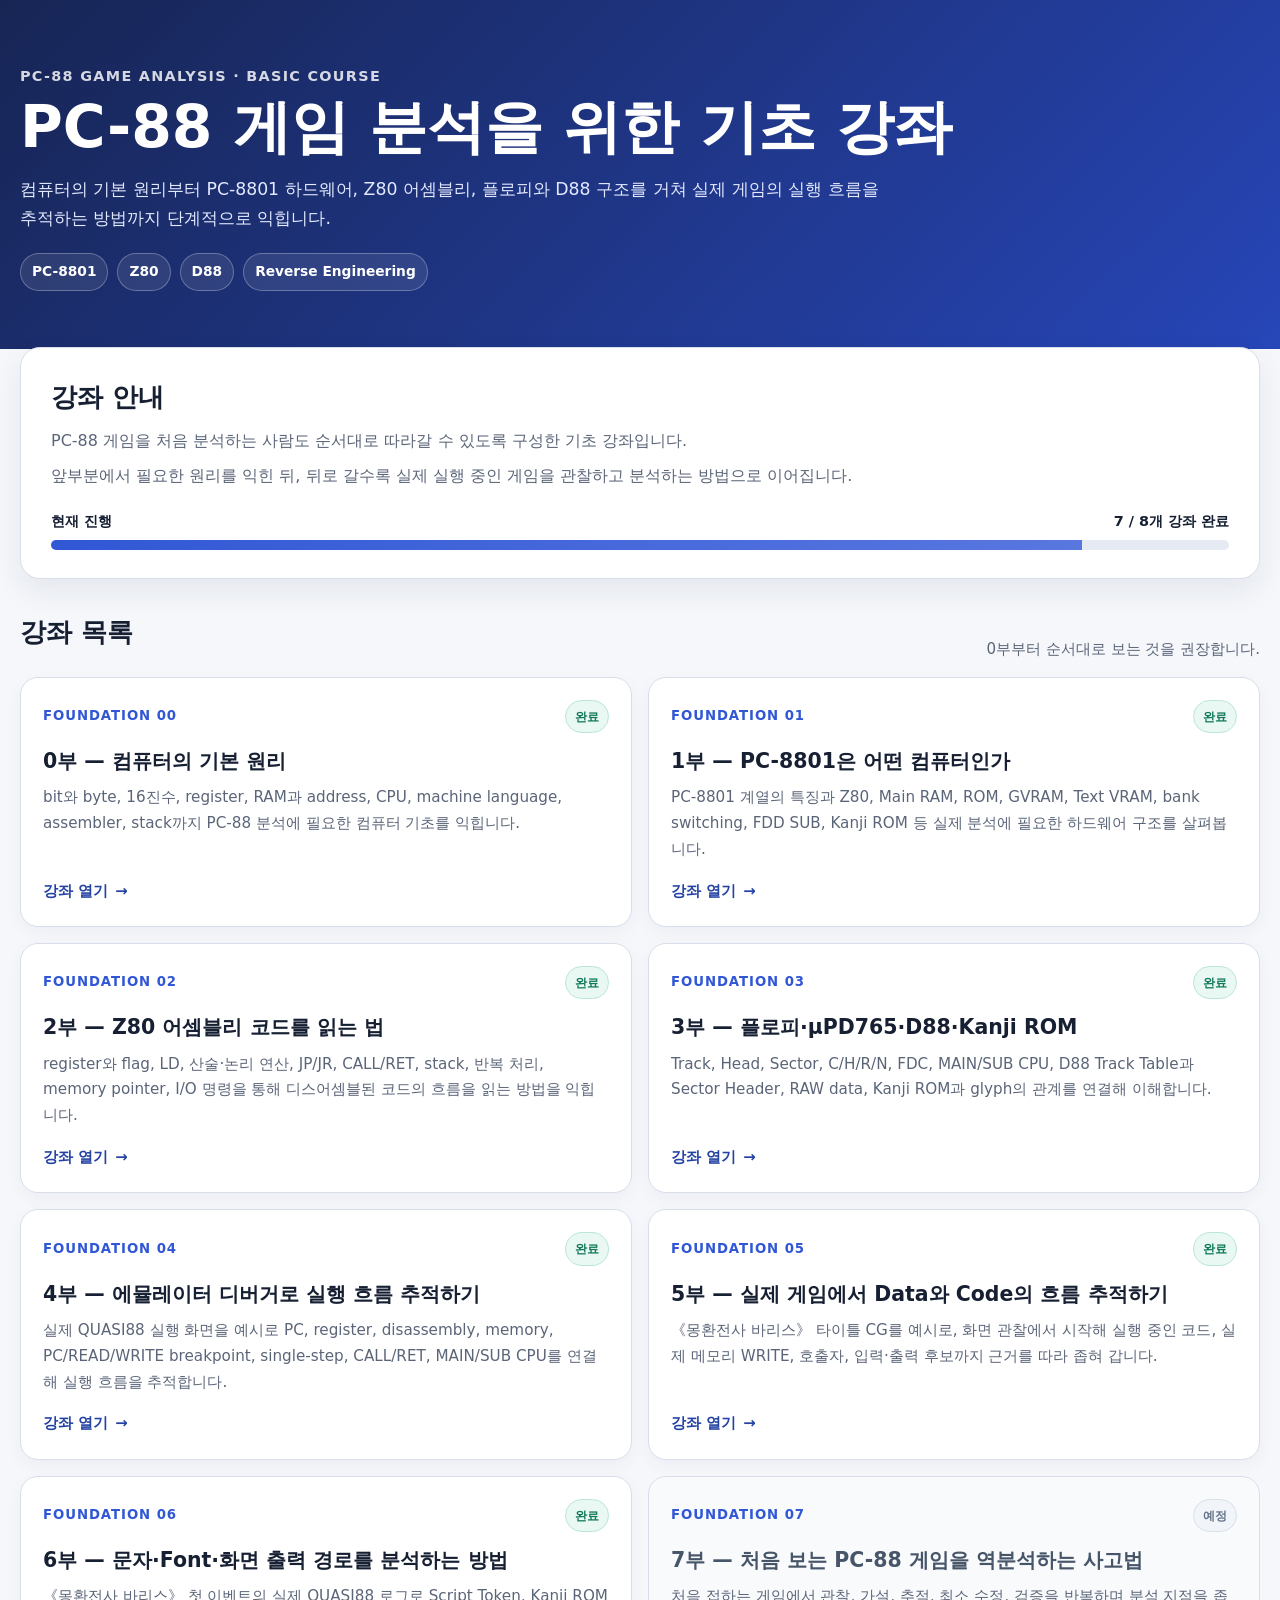
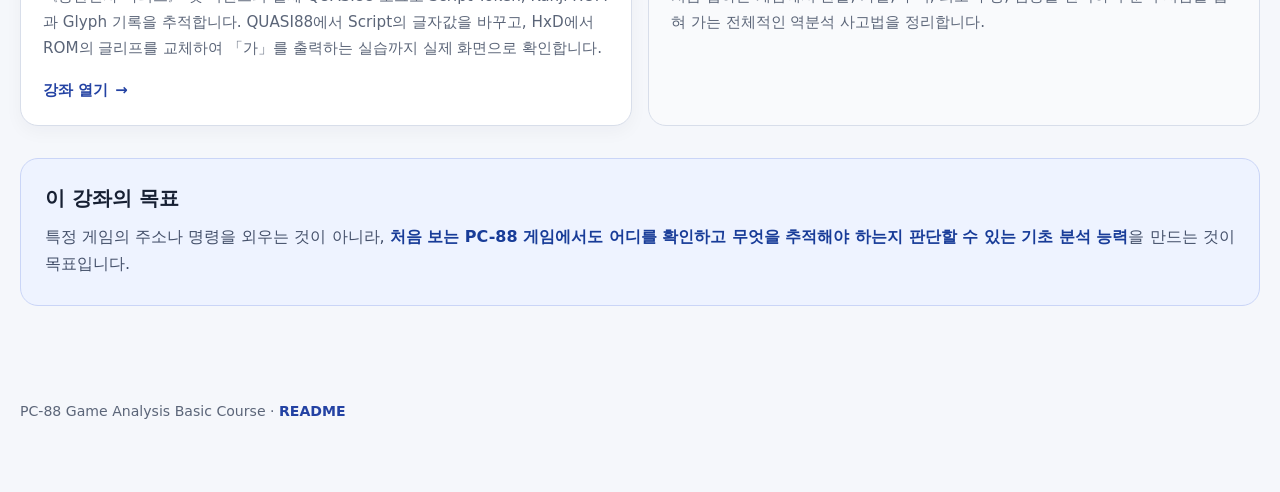
==== commit 7af7a72e: "Apply consistent mobile responsive layouts across foundation courses 00–06 and course index" ====
--- a/index.html
+++ b/index.html
@@ -66,8 +66,9 @@
 }
 @media(prefers-reduced-motion:reduce){*{scroll-behavior:auto!important;transition:none!important}}
 </style>
+<link rel="stylesheet" href="assets/course-responsive.css">
 </head>
-<body>
+<body class="pc88-responsive">
 <header>
   <div class="header-inner">
     <div class="eyebrow">PC-88 GAME ANALYSIS · BASIC COURSE</div>
--- a/assets/course-responsive.css
+++ b/assets/course-responsive.css
@@ -0,0 +1,75 @@
+/* PC-88 foundation courses — viewport-aware layouts. Loaded after the page's own styles. */
+html{max-width:100%}
+body.pc88-responsive{width:100%;min-width:0;overflow-wrap:break-word}
+.pc88-responsive,.pc88-responsive *,.pc88-responsive *::before,.pc88-responsive *::after{box-sizing:border-box}
+.pc88-responsive :is(main,.wrap,.header-inner,.intro,.section,.card,.callout,.guide,.shots,.shot,.grid,.grid2,.grid3,.table-wrap,.course-table-scroll,.diagram,.glyph-basics,.glyph-visual,.glyph-values,.lab,.svg-wrap,.trace){min-width:0}
+.pc88-responsive :is(main,.wrap,.header-inner,footer){max-width:100%}
+.pc88-responsive :is(img,video,canvas,iframe){max-width:100%;height:auto}
+.pc88-responsive svg{max-width:100%;height:auto}
+.pc88-responsive :is(h1,h2,h3,h4,.lead,.card p,.section p,.intro p){overflow-wrap:break-word}
+.pc88-responsive .shots{grid-template-columns:repeat(2,minmax(0,1fr));max-width:100%}
+.pc88-responsive .shots > *,.pc88-responsive :is(.grid,.grid2,.grid3,.glyph-visual) > *{min-width:0;max-width:100%}
+.pc88-responsive .shot{min-width:0;max-width:100%;width:100%;overflow:hidden}
+.pc88-responsive .shot img{display:block;width:100%;max-width:100%;height:auto;object-fit:contain}
+.pc88-responsive .shot figcaption,.pc88-responsive .shot figcaption *{min-width:0;max-width:100%;height:auto!important;white-space:normal!important;overflow-wrap:anywhere!important;word-break:normal!important}
+.pc88-responsive :is(.course-table-scroll,.table-wrap,.trace){display:block;min-width:0;max-width:100%;overflow-x:auto;-webkit-overflow-scrolling:touch}
+.pc88-responsive .course-table-scroll{width:100%;margin:0 0 12px}
+.pc88-responsive .course-table-scroll table{width:100%;min-width:100%;max-width:none}
+.pc88-responsive :is(.course-table-scroll,.table-wrap) :is(th,td){white-space:normal;overflow-wrap:anywhere;word-break:normal}
+.pc88-responsive pre:not(.mermaid),.pc88-responsive .terminal{min-width:0;max-width:100%;overflow-x:auto;white-space:pre;overflow-wrap:normal;word-break:normal;-webkit-overflow-scrolling:touch}
+.pc88-responsive :is(.readout,.record,.glyph-example){min-width:0;max-width:100%;overflow-x:auto;overflow-wrap:anywhere}
+.pc88-responsive .course-nav{grid-template-columns:minmax(0,1fr) auto minmax(0,1fr);max-width:100%}
+.pc88-responsive .course-nav :is(a,span){min-width:0;overflow-wrap:anywhere}
+.pc88-responsive .svg-wrap{min-width:0;max-width:100%;overflow-x:auto;-webkit-overflow-scrolling:touch}
+.pc88-responsive :is(.seek-track-row,.detail-track,.chrn-track,.walker-track,.bit-route){max-width:100%;min-width:0;overflow-x:auto;-webkit-overflow-scrolling:touch}
+.pc88-responsive :is(.step,.card,.box,.keypoint,.lab,.io-box,.regbox,.grid2 article){min-width:0;overflow-wrap:anywhere}
+.pc88-responsive :is(input,select,textarea,button){max-width:100%}
+@media(max-width:980px){
+ .pc88-responsive .shots{grid-template-columns:minmax(0,1fr)}
+ .pc88-responsive .grid3{grid-template-columns:repeat(2,minmax(0,1fr))}
+ .pc88-responsive :is(.glyph-visual,.glyph-editor,.rotation-board,.dual-rep,.geometry-visuals,.io-diagram){grid-template-columns:minmax(0,1fr)}
+ .pc88-responsive :is(.sector-detail-6,.sector-detail-8){grid-template-columns:repeat(3,minmax(0,1fr))}
+ .pc88-responsive .glyph-values{min-width:0;max-width:100%}
+ .pc88-responsive .glyph-values .table-wrap{max-width:100%}
+ .pc88-responsive main{min-width:0}
+}
+@media(max-width:820px){
+ .pc88-responsive .grid{grid-template-columns:minmax(0,1fr)}
+ .pc88-responsive .grid2{grid-template-columns:minmax(0,1fr)}
+ .pc88-responsive .intro{min-width:0}
+ .pc88-responsive :is(.table-wrap,.course-table-scroll){width:100%}
+ .pc88-responsive .course-nav{gap:6px;padding-left:12px;padding-right:12px}
+ .pc88-responsive .course-nav a{font-size:.86rem;padding:8px 7px;text-align:center}
+}
+@media(max-width:760px){
+ .pc88-responsive :is(.grid,.grid2,.grid3,.shots,.geometry-visuals,.mapping-cards,.rotation-board,.dual-rep,.glyph-editor,.glyph-visual,.io-diagram,.keypoint,.plane-demo,.bank-demo,.arch,.compare,.stack-wrap,.reg-map,.pointer-demo,.index-demo,.bus,.translate,.seek-move){grid-template-columns:minmax(0,1fr)}
+ .pc88-responsive :is(.sector-detail-6,.sector-detail-8){grid-template-columns:repeat(2,minmax(0,1fr))}
+ .pc88-responsive .toc ol{columns:1}
+ .pc88-responsive :is(main,.wrap){padding-left:14px;padding-right:14px}
+ .pc88-responsive .section{padding-left:16px;padding-right:16px}
+ .pc88-responsive .card{min-width:0}
+ .pc88-responsive .shot figcaption{padding:10px 12px;line-height:1.65}
+ .pc88-responsive .course-nav{grid-template-columns:minmax(0,1fr) auto minmax(0,1fr)}
+ .pc88-responsive .svg-wrap svg{max-width:100%;min-width:0!important;height:auto}
+ .pc88-responsive .rotation-board .svg-wrap svg{min-width:0!important}
+ .pc88-responsive .bit-route{grid-template-columns:repeat(16,minmax(24px,1fr))}
+ .pc88-responsive :is(.seek-track-row,.detail-track,.chrn-track,.walker-track){overflow-x:auto}
+ .pc88-responsive .glyph-visual{gap:12px}
+ .pc88-responsive .glyph-basics{padding:13px}
+ .pc88-responsive .glyph-pixels{--pc88-pixel:clamp(9px,calc((100vw - 120px)/16 - 1px),15px);grid-template-columns:repeat(16,var(--pc88-pixel));grid-template-rows:repeat(16,var(--pc88-pixel));max-width:100%;width:max-content}
+ .pc88-responsive .glyph-pixel{width:var(--pc88-pixel);height:var(--pc88-pixel)}
+ .pc88-responsive .glyph-values table{font-size:12px}
+ .pc88-responsive :is(.card-top,.section-head,.progress-label){flex-wrap:wrap}
+}
+@media(max-width:380px){
+ .pc88-responsive :is(main,.wrap){padding-left:10px;padding-right:10px}
+ .pc88-responsive .section{padding-left:12px;padding-right:12px}
+ .pc88-responsive .course-nav{padding-left:7px;padding-right:7px;gap:4px}
+ .pc88-responsive .course-nav a{font-size:.78rem;padding:7px 5px}
+ .pc88-responsive .glyph-pixels{--pc88-pixel:clamp(9px,calc((100vw - 110px)/16 - 1px),15px)}
+ .pc88-responsive :is(h1,h2,h3,h4){overflow-wrap:anywhere}
+}
+@media print{
+ .pc88-responsive :is(.course-table-scroll,.table-wrap,.trace,.terminal,pre){overflow:visible}
+ .pc88-responsive .shot figcaption{white-space:normal}
+}
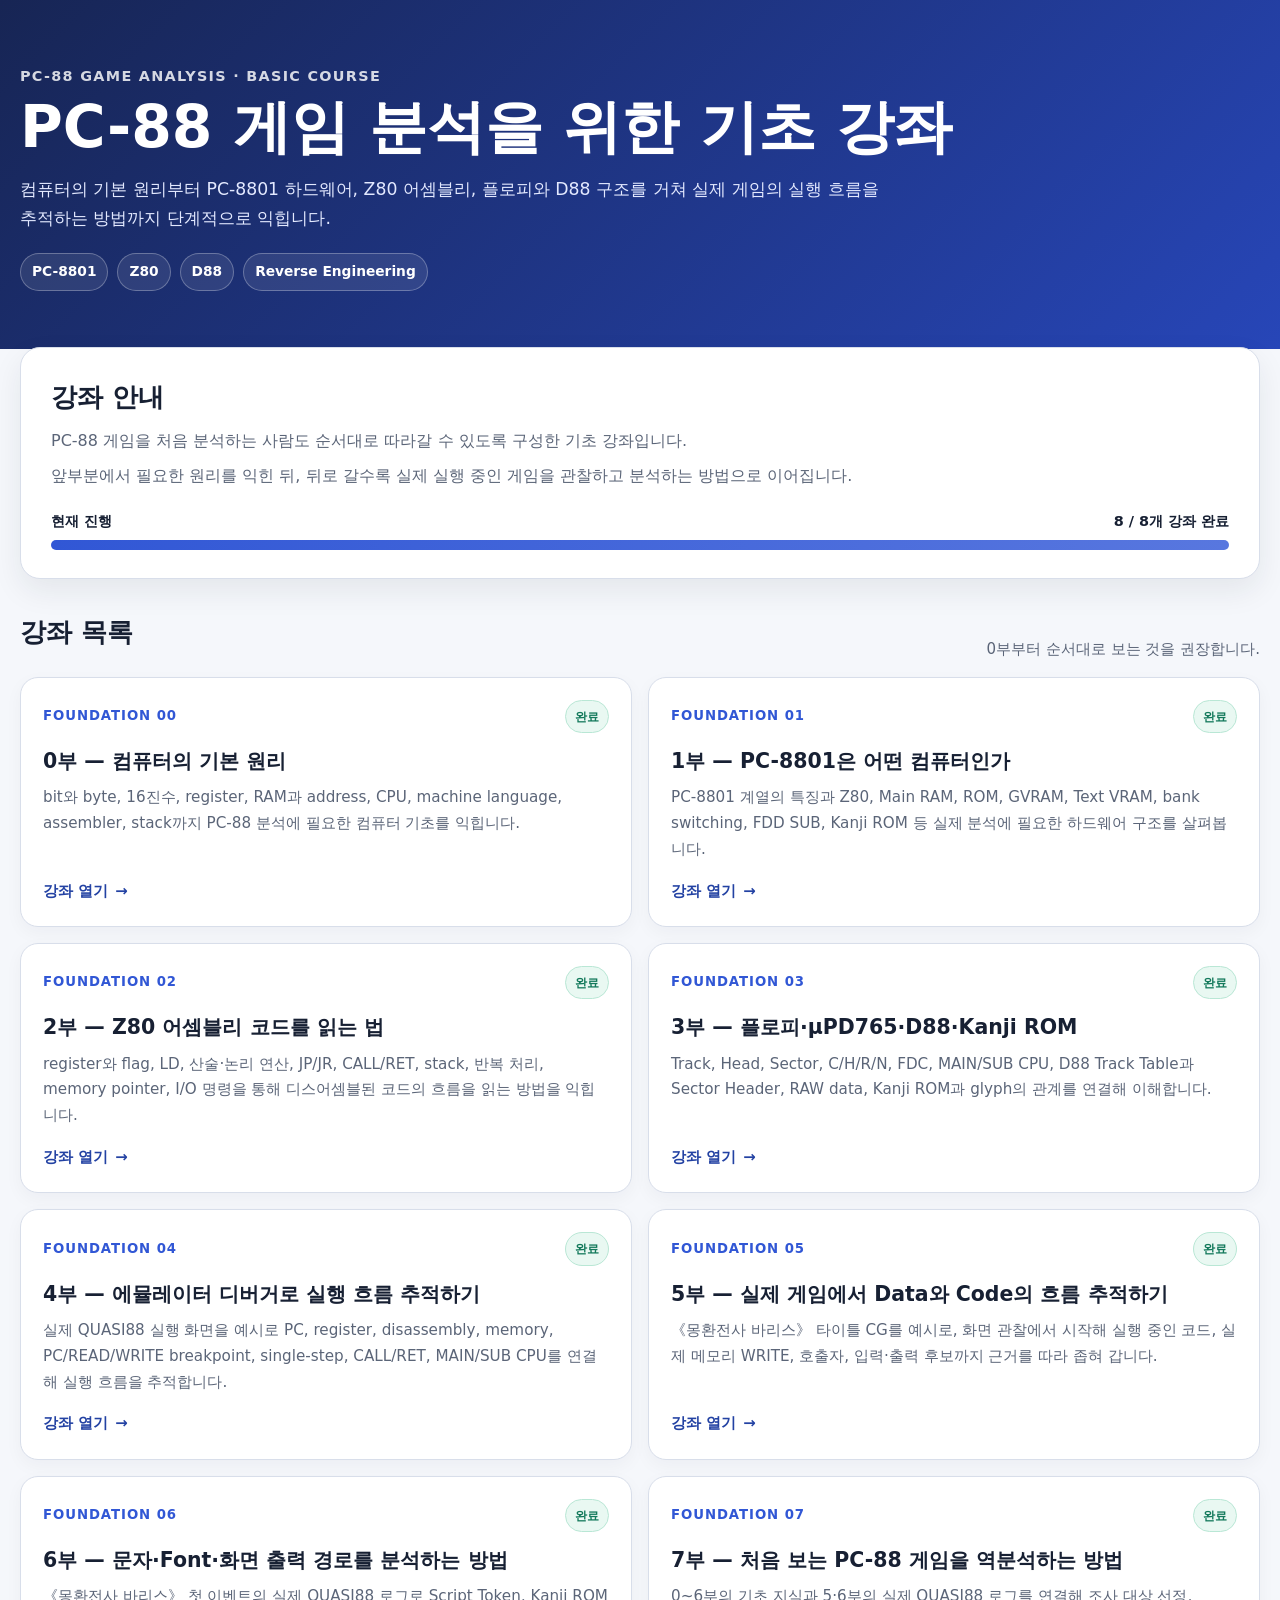
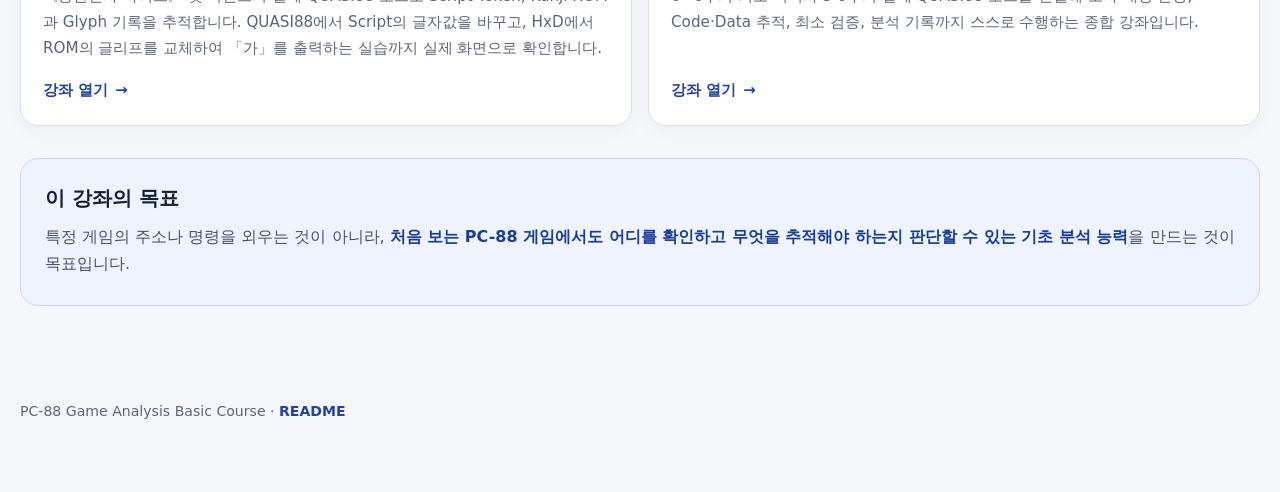
==== commit 30449f43: "Publish PC-88 foundation 07 integrated reverse-analysis course" ====
--- a/index.html
+++ b/index.html
@@ -29,7 +29,7 @@
 .progress-wrap{margin-top:20px}
 .progress-label{display:flex;justify-content:space-between;gap:12px;font-size:.9rem;font-weight:800;margin-bottom:7px}
 .progress{height:10px;background:#e6eaf2;border-radius:999px;overflow:hidden}
-.progress span{display:block;width:87.5%;height:100%;background:linear-gradient(90deg,#3157d5,#5877df)}
+.progress span{display:block;width:100%;height:100%;background:linear-gradient(90deg,#3157d5,#5877df)}
 .course-section{margin-top:32px}
 .section-head{display:flex;align-items:end;justify-content:space-between;gap:16px;margin-bottom:14px}
 .section-head p{margin:0;color:var(--muted);font-size:.94rem}
@@ -89,7 +89,7 @@
     <p>PC-88 게임을 처음 분석하는 사람도 순서대로 따라갈 수 있도록 구성한 기초 강좌입니다.</p>
     <p>앞부분에서 필요한 원리를 익힌 뒤, 뒤로 갈수록 실제 실행 중인 게임을 관찰하고 분석하는 방법으로 이어집니다.</p>
     <div class="progress-wrap" aria-label="강좌 진행률">
-      <div class="progress-label"><span>현재 진행</span><span>7 / 8개 강좌 완료</span></div>
+      <div class="progress-label"><span>현재 진행</span><span>8 / 8개 강좌 완료</span></div>
       <div class="progress"><span></span></div>
     </div>
   </section>
@@ -150,11 +150,12 @@
         <span class="open">강좌 열기</span>
       </a>
 
-      <article class="card disabled">
-        <div class="card-top"><span class="part">FOUNDATION 07</span><span class="status soon">예정</span></div>
-        <h3>7부 — 처음 보는 PC-88 게임을 역분석하는 사고법</h3>
-        <p>처음 접하는 게임에서 관찰, 가설, 추적, 최소 수정, 검증을 반복하며 분석 지점을 좁혀 가는 전체적인 역분석 사고법을 정리합니다.</p>
-      </article>
+      <a class="card" href="./course/07.html">
+        <div class="card-top"><span class="part">FOUNDATION 07</span><span class="status done">완료</span></div>
+        <h3>7부 — 처음 보는 PC-88 게임을 역분석하는 방법</h3>
+        <p>0~6부의 기초 지식과 5·6부의 실제 QUASI88 로그를 연결해 조사 대상 선정, Code·Data 추적, 최소 검증, 분석 기록까지 스스로 수행하는 종합 강좌입니다.</p>
+        <span class="open">강좌 열기</span>
+      </a>
     </div>
   </section>
 
--- a/assets/course-responsive.css
+++ b/assets/course-responsive.css
@@ -56,7 +56,7 @@
  .pc88-responsive :is(.seek-track-row,.detail-track,.chrn-track,.walker-track){overflow-x:auto}
  .pc88-responsive .glyph-visual{gap:12px}
  .pc88-responsive .glyph-basics{padding:13px}
- .pc88-responsive .glyph-pixels{--pc88-pixel:clamp(9px,calc((100vw - 120px)/16 - 1px),15px);grid-template-columns:repeat(16,var(--pc88-pixel));grid-template-rows:repeat(16,var(--pc88-pixel));max-width:100%;width:max-content}
+ .pc88-responsive .glyph-pixels{--pc88-pixel:15px;grid-template-columns:repeat(16,var(--pc88-pixel));grid-template-rows:repeat(16,var(--pc88-pixel));max-width:100%;width:max-content}
  .pc88-responsive .glyph-pixel{width:var(--pc88-pixel);height:var(--pc88-pixel)}
  .pc88-responsive .glyph-values table{font-size:12px}
  .pc88-responsive :is(.card-top,.section-head,.progress-label){flex-wrap:wrap}
@@ -66,7 +66,7 @@
  .pc88-responsive .section{padding-left:12px;padding-right:12px}
  .pc88-responsive .course-nav{padding-left:7px;padding-right:7px;gap:4px}
  .pc88-responsive .course-nav a{font-size:.78rem;padding:7px 5px}
- .pc88-responsive .glyph-pixels{--pc88-pixel:clamp(9px,calc((100vw - 110px)/16 - 1px),15px)}
+ .pc88-responsive .glyph-pixels{--pc88-pixel:11px}
  .pc88-responsive :is(h1,h2,h3,h4){overflow-wrap:anywhere}
 }
 @media print{
